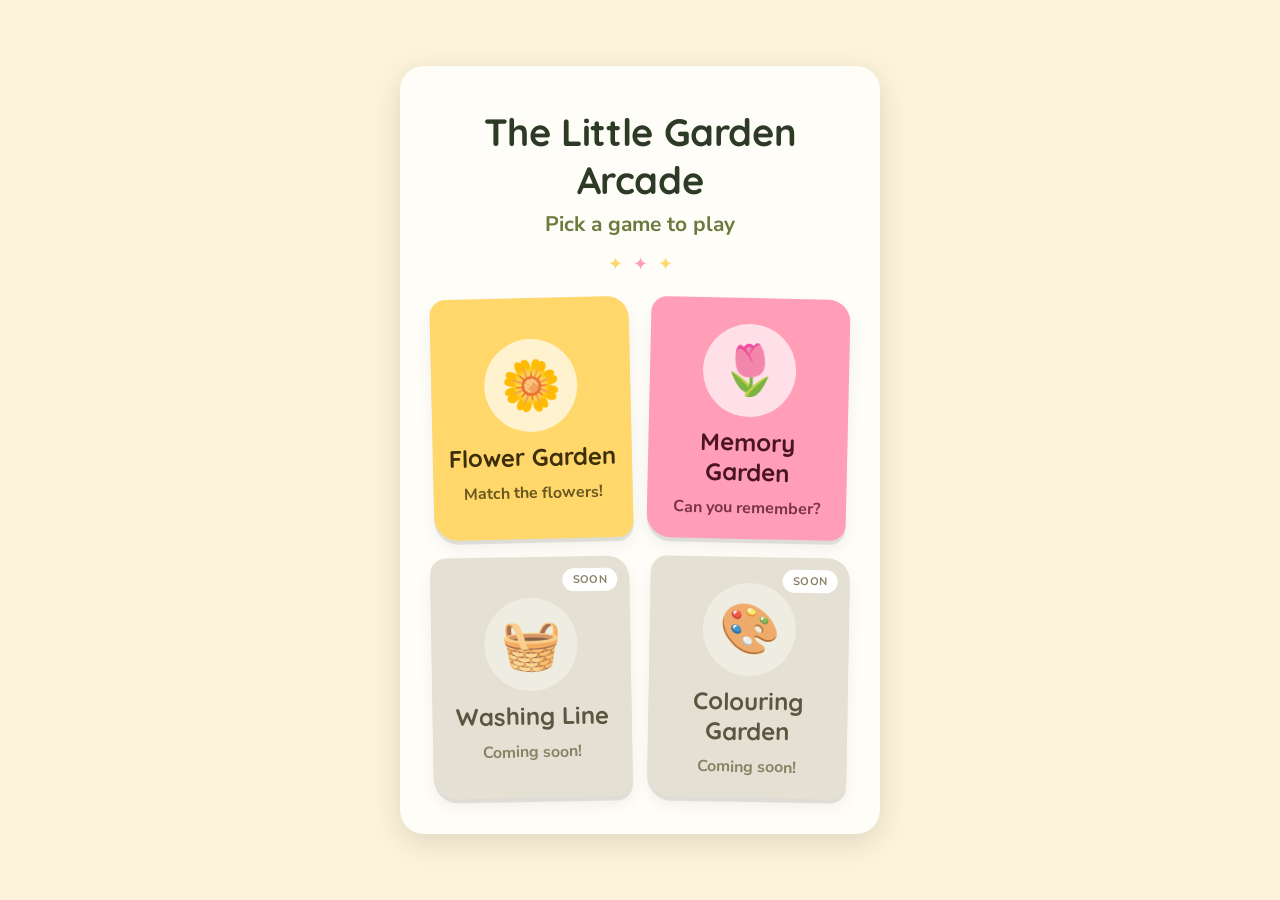
==== public/shell/index.html @ 2d6d97ef "Redesign the arcade menu with the sunny grid direction Applies the "1c" design direction from Claude" ====
<!DOCTYPE html>
<html lang="en">
<head>
<meta charset="UTF-8">
<meta name="viewport" content="width=device-width, initial-scale=1">
<title>The Little Garden Arcade</title>
<meta name="theme-color" content="#fdf3da">
<meta name="mobile-web-app-capable" content="yes">
<meta name="apple-mobile-web-app-capable" content="yes">
<meta name="apple-mobile-web-app-status-bar-style" content="default">
<link rel="icon" type="image/png" sizes="32x32" href="../icons/favicon-32.png">
<link rel="icon" type="image/png" sizes="16x16" href="../icons/favicon-16.png">
<link rel="apple-touch-icon" href="../icons/apple-touch-icon.png">
<link rel="manifest" href="../manifest.json">
<link rel="stylesheet" href="shell.css">
<style>
  body { background: #fdf3da; }

  .stage { min-height: 100vh; min-height: 100dvh; justify-content: center; }

  .panel {
    width: 100%;
    max-width: 480px;
    background: #fffdf7;
    border-radius: var(--radius-lg);
    box-shadow: 0 8px 30px rgba(0, 0, 0, .12);
    padding: clamp(28px, 7vw, 42px) clamp(20px, 6vw, 32px) clamp(24px, 6vw, 36px);
  }

  .stage h1 {
    font-family: 'Quicksand', var(--font-body);
    font-weight: 700;
    font-size: clamp(28px, 8vw, 38px);
    color: #2c3a26;
    letter-spacing: -.01em;
    margin: 0;
  }

  .stage .sub {
    font-family: var(--font-body);
    font-weight: 700;
    font-size: clamp(16px, 4vw, 21px);
    color: #6b7a3f;
    margin: 6px 0 0;
  }

  .flourish {
    display: flex; align-items: center; justify-content: center; gap: 10px;
    margin: 14px 0 2px;
    font-size: 18px;
  }
  .flourish span:nth-child(1), .flourish span:nth-child(3) { color: #ffd76b; }
  .flourish span:nth-child(2) { color: #ff9eb6; }

  .grid {
    display: grid; grid-template-columns: 1fr 1fr; gap: 18px; width: 100%;
    margin: 22px 0 0;
  }
  @media (max-width: 380px) { .grid { grid-template-columns: 1fr; } }

  .tile {
    --press-scale: .97;
    position: relative;
    display: flex; flex-direction: column; align-items: center; justify-content: center;
    gap: 10px;
    border-radius: 16px 22px 16px 24px;
    box-shadow: 0 4px 0 rgba(0, 0, 0, .09), 0 8px 16px rgba(0, 0, 0, .06);
    padding: 26px 12px 20px;
    text-decoration: none;
    transition: transform .18s ease, box-shadow .18s ease;
  }
  .tile:hover, .tile:focus-visible {
    transform: translateY(-3px) rotate(0deg);
    box-shadow: 0 7px 0 rgba(0, 0, 0, .09), 0 14px 22px rgba(0, 0, 0, .09);
  }
  .tile:active { transform: scale(var(--press-scale)); }
  .tile:focus-visible { outline: 3px solid var(--garden-accent); outline-offset: 3px; }

  .grid .tile:nth-child(1) { transform: rotate(-1.3deg); background: #ffd76b; color: #3d2f0a; }
  .grid .tile:nth-child(2) { transform: rotate(1.3deg); background: #ff9eb6; color: #4a1424; }
  .grid .tile:nth-child(3) { transform: rotate(-1deg); }
  .grid .tile:nth-child(4) { transform: rotate(1deg); }
  .grid .tile:nth-child(1) .icon { background: #fff2cf; }
  .grid .tile:nth-child(2) .icon { background: #ffe0e8; }
  .grid .tile:nth-child(1) .desc { color: #6b581e; }
  .grid .tile:nth-child(2) .desc { color: #7a3348; }

  .tile.soon { background: #e4e0d4; color: #5c5640; }
  .tile.soon .icon { background: #f2efe4; opacity: .85; }
  .tile.soon .desc { color: #8a8265; }

  .tile .badge {
    position: absolute; top: 12px; right: 12px;
    background: #fff; color: #8a8265;
    font-family: var(--font-body); font-weight: 800; font-size: 11px; letter-spacing: .04em;
    padding: 4px 10px; border-radius: 20px;
  }

  .tile .icon {
    width: 93px; height: 93px;
    display: flex; align-items: center; justify-content: center;
    font-size: 49px; line-height: 1;
    border-radius: 50%;
    margin: 0;
    transition: transform .2s cubic-bezier(.34, 1.56, .64, 1);
  }
  /* the tile's own scale-down already shrinks everything inside it,
     so compensate here to land on a true 1.05x icon size relative to
     its unpressed size, not 1.05x of the already-shrunk tile */
  .tile:active .icon { transform: scale(calc(1.05 / var(--press-scale))); }
  .tile .name {
    font-family: 'Quicksand', var(--font-body);
    font-weight: 700;
    font-size: 24px;
    text-align: center;
  }
  .tile .desc { font-family: var(--font-body); font-weight: 700; font-size: 16px; text-align: center; }

  .tile.soon { pointer-events: none; }
</style>
</head>
<body>
<div class="stage">
  <div class="panel">
    <h1>The Little Garden Arcade</h1>
    <p class="sub">Pick a game to play</p>
    <div class="flourish" aria-hidden="true"><span>&#10022;</span><span>&#10022;</span><span>&#10022;</span></div>

    <div class="grid" id="grid"></div>
  </div>
</div>

<script>
  // Tiles are rendered from games.json - add a new game there and a tile
  // appears automatically, no code change needed here.
  fetch('../games.json')
    .then(res => {
      if (!res.ok) throw new Error(`Failed to load games.json: ${res.status}`);
      return res.json();
    })
    .then(({ games }) => {
      const grid = document.getElementById('grid');
      games.forEach(g => {
        const el = document.createElement(g.status === 'ready' ? 'a' : 'div');
        el.className = g.status === 'ready' ? 'tile' : 'tile soon';
        if (g.status === 'ready') el.href = g.path;

        const icon = document.createElement('span');
        icon.className = 'icon';
        icon.textContent = g.icon;
        const name = document.createElement('span');
        name.className = 'name';
        name.textContent = g.name;
        const desc = document.createElement('span');
        desc.className = 'desc';
        desc.textContent = g.desc;
        el.append(icon, name, desc);

        if (g.status !== 'ready') {
          const badge = document.createElement('span');
          badge.className = 'badge';
          badge.textContent = 'SOON';
          el.appendChild(badge);
        }

        grid.appendChild(el);
      });
    })
    .catch(() => {
      document.getElementById('grid').textContent = "Couldn't load the games list. Check your connection and try reloading.";
    });
</script>
<script type="module" src="../shared/register-sw.js"></script>
</body>
</html>
---- public/shell/shell.css ----
/* Shared design tokens for The Little Garden Arcade.
   Individual games layer their own accent palette and layout on top. */

/* Self-hosted so the fonts are covered by the service worker's
   same-origin precache and still render offline (a Google Fonts
   @import would bypass the SW entirely and just fall back silently). */
@font-face {
  font-family: 'DM Serif Display';
  font-style: normal;
  font-weight: 400;
  font-display: swap;
  src: url('../shared/fonts/dm-serif-display-latin-ext.woff2') format('woff2');
  unicode-range: U+0100-02BA, U+02BD-02C5, U+02C7-02CC, U+02CE-02D7, U+02DD-02FF, U+0304, U+0308, U+0329, U+1D00-1DBF, U+1E00-1E9F, U+1EF2-1EFF, U+2020, U+20A0-20AB, U+20AD-20C0, U+2113, U+2C60-2C7F, U+A720-A7FF;
}
@font-face {
  font-family: 'DM Serif Display';
  font-style: normal;
  font-weight: 400;
  font-display: swap;
  src: url('../shared/fonts/dm-serif-display-latin.woff2') format('woff2');
  unicode-range: U+0000-00FF, U+0131, U+0152-0153, U+02BB-02BC, U+02C6, U+02DA, U+02DC, U+0304, U+0308, U+0329, U+2000-206F, U+20AC, U+2122, U+2191, U+2193, U+2212, U+2215, U+FEFF, U+FFFD;
}
@font-face {
  font-family: 'Nunito Sans';
  font-style: normal;
  font-weight: 400 700;
  font-display: swap;
  src: url('../shared/fonts/nunito-sans-latin-ext.woff2') format('woff2');
  unicode-range: U+0100-02BA, U+02BD-02C5, U+02C7-02CC, U+02CE-02D7, U+02DD-02FF, U+0304, U+0308, U+0329, U+1D00-1DBF, U+1E00-1E9F, U+1EF2-1EFF, U+2020, U+20A0-20AB, U+20AD-20C0, U+2113, U+2C60-2C7F, U+A720-A7FF;
}
@font-face {
  font-family: 'Nunito Sans';
  font-style: normal;
  font-weight: 400 700;
  font-display: swap;
  src: url('../shared/fonts/nunito-sans-latin.woff2') format('woff2');
  unicode-range: U+0000-00FF, U+0131, U+0152-0153, U+02BB-02BC, U+02C6, U+02DA, U+02DC, U+0304, U+0308, U+0329, U+2000-206F, U+20AC, U+2122, U+2191, U+2193, U+2212, U+2215, U+FEFF, U+FFFD;
}
/* Used by the arcade menu screen (shell/index.html) only. */
@font-face {
  font-family: 'Quicksand';
  font-style: normal;
  font-weight: 700;
  font-display: swap;
  src: url('../shared/fonts/quicksand-700-latin-ext.woff2') format('woff2');
  unicode-range: U+0100-02BA, U+02BD-02C5, U+02C7-02CC, U+02CE-02D7, U+02DD-02FF, U+0304, U+0308, U+0329, U+1D00-1DBF, U+1E00-1E9F, U+1EF2-1EFF, U+2020, U+20A0-20AB, U+20AD-20C0, U+2113, U+2C60-2C7F, U+A720-A7FF;
}
@font-face {
  font-family: 'Quicksand';
  font-style: normal;
  font-weight: 700;
  font-display: swap;
  src: url('../shared/fonts/quicksand-700-latin.woff2') format('woff2');
  unicode-range: U+0000-00FF, U+0131, U+0152-0153, U+02BB-02BC, U+02C6, U+02DA, U+02DC, U+0304, U+0308, U+0329, U+2000-206F, U+20AC, U+2122, U+2191, U+2193, U+2212, U+2215, U+FEFF, U+FFFD;
}

:root {
  --garden-cream: #fffdf8;
  --garden-ink: #3f4637;
  --garden-ink-soft: #6b7a58;

  --garden-sage: #f6f5ef;
  --garden-sage-deep: #cdddb8;
  --garden-sky: #cfe8f5;
  --garden-sky-deep: #a9d2e8;
  --garden-blossom: #f9e8ec;
  --garden-blossom-deep: #e6bcc7;
  --garden-coral: #d96b5c;
  --garden-pink-deep: #c75e78;

  --garden-accent: #6f8f62;
  --garden-accent-soft: #a6c48a;
  --garden-accent-highlight: #dceccb;

  --radius-lg: 24px;
  --radius-md: 20px;
  --radius-sm: 14px;
  --radius-pill: 30px;

  --font-heading: 'DM Serif Display', Georgia, serif;
  --font-body: 'Nunito Sans', 'Trebuchet MS', sans-serif;
}

*, *::before, *::after {
  box-sizing: border-box;
  -webkit-tap-highlight-color: transparent;
}

html, body {
  margin: 0;
  min-height: 100%;
  font-family: var(--font-body);
  color: var(--garden-ink);
}

h1 {
  font-family: var(--font-heading);
  font-size: clamp(22px, 6vw, 28px);
  margin: 4px 0 0;
  text-align: center;
}

.sub {
  color: var(--garden-ink-soft);
  font-size: clamp(14px, 4vw, 16px);
  margin: 2px 0 14px;
  text-align: center;
}

.stage {
  height: 100%;
  display: flex;
  flex-direction: column;
  align-items: center;
  padding: 18px 14px;
}

.reset-btn {
  border: none;
  background: var(--garden-ink);
  color: #fff;
  padding: 9px 16px;
  border-radius: var(--radius-pill);
  font-size: 14px;
  font-weight: 600;
  cursor: pointer;
}

.footer {
  width: 100%;
  display: flex;
  justify-content: space-between;
  align-items: center;
  margin-top: 12px;
}

.progress {
  font-size: 14px;
  color: var(--garden-ink-soft);
}

.win-screen {
  position: fixed;
  inset: 0;
  background: rgba(61, 74, 47, .55);
  display: none;
  align-items: center;
  justify-content: center;
  padding: 20px;
}
.win-screen.show { display: flex; }

.win-card {
  background: var(--garden-cream);
  border-radius: var(--radius-lg);
  padding: 32px 26px;
  text-align: center;
  max-width: 320px;
  box-shadow: 0 10px 30px rgba(0, 0, 0, .25);
}
.win-card h2 {
  font-family: var(--font-heading);
  margin: 0 0 8px;
}
.win-card button {
  border: none;
  color: #fff;
  padding: 11px 24px;
  border-radius: var(--radius-pill);
  font-size: 15px;
  font-weight: 700;
  cursor: pointer;
  margin-top: 6px;
}

@keyframes shake {
  20% { transform: translateX(-6px); }
  40% { transform: translateX(6px); }
  60% { transform: translateX(-4px); }
  80% { transform: translateX(4px); }
}
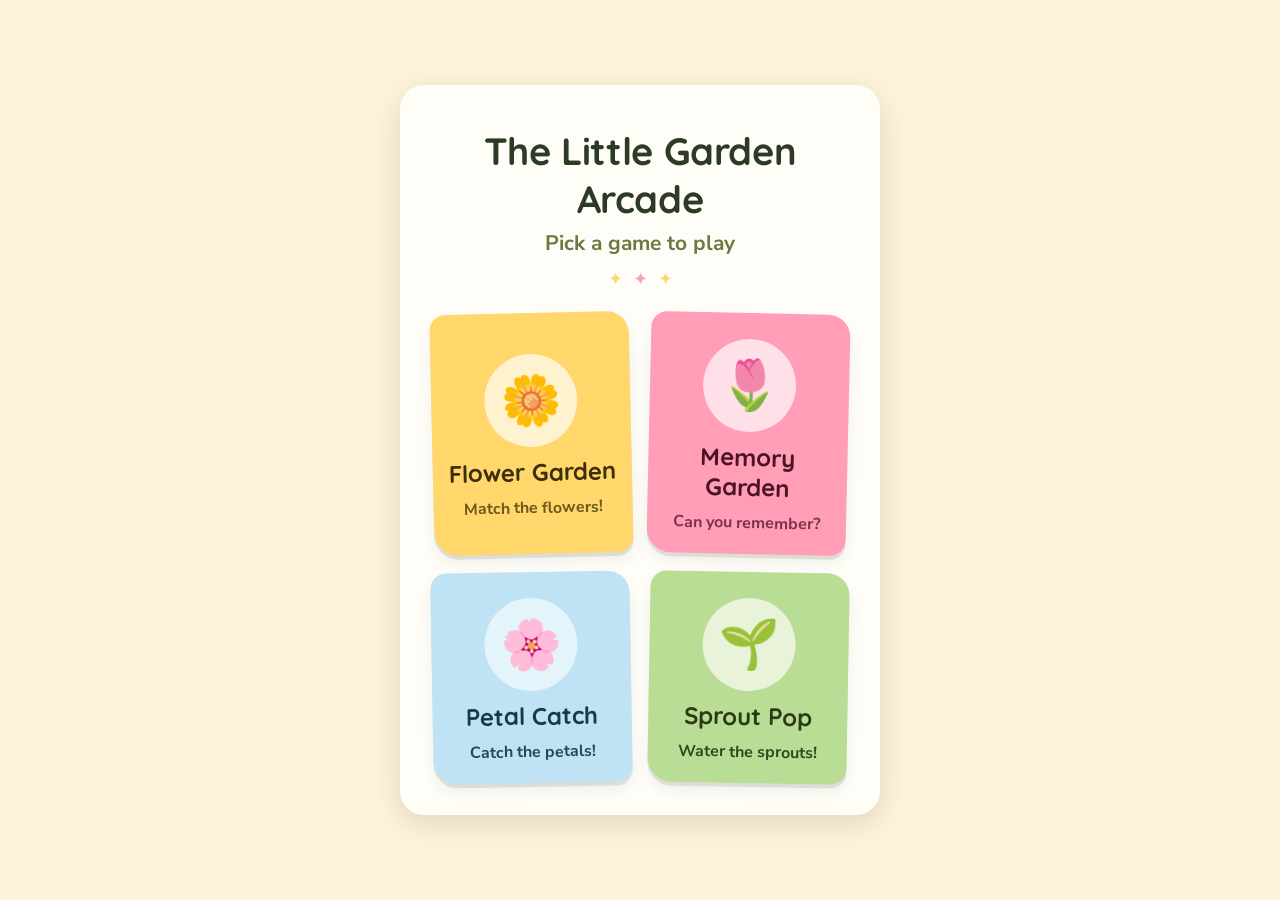
==== commit f1f69d17: "Extend the sunny grid redesign app-wide, replace Washing Line and Colouring Garden - Apply the panel" ====
--- a/public/shell/index.html
+++ b/public/shell/index.html
@@ -17,40 +17,10 @@
   body { background: #fdf3da; }
 
   .stage { min-height: 100vh; min-height: 100dvh; justify-content: center; }
+  .panel { padding-top: clamp(28px, 7vw, 42px); }
 
-  .panel {
-    width: 100%;
-    max-width: 480px;
-    background: #fffdf7;
-    border-radius: var(--radius-lg);
-    box-shadow: 0 8px 30px rgba(0, 0, 0, .12);
-    padding: clamp(28px, 7vw, 42px) clamp(20px, 6vw, 32px) clamp(24px, 6vw, 36px);
-  }
-
-  .stage h1 {
-    font-family: 'Quicksand', var(--font-body);
-    font-weight: 700;
-    font-size: clamp(28px, 8vw, 38px);
-    color: #2c3a26;
-    letter-spacing: -.01em;
-    margin: 0;
-  }
-
-  .stage .sub {
-    font-family: var(--font-body);
-    font-weight: 700;
-    font-size: clamp(16px, 4vw, 21px);
-    color: #6b7a3f;
-    margin: 6px 0 0;
-  }
-
-  .flourish {
-    display: flex; align-items: center; justify-content: center; gap: 10px;
-    margin: 14px 0 2px;
-    font-size: 18px;
-  }
-  .flourish span:nth-child(1), .flourish span:nth-child(3) { color: #ffd76b; }
-  .flourish span:nth-child(2) { color: #ff9eb6; }
+  .stage h1 { font-size: clamp(28px, 8vw, 38px); color: #2c3a26; margin: 0; }
+  .stage .sub { font-size: clamp(16px, 4vw, 21px); color: #6b7a3f; margin: 6px 0 0; }
 
   .grid {
     display: grid; grid-template-columns: 1fr 1fr; gap: 18px; width: 100%;
@@ -60,6 +30,7 @@
 
   .tile {
     --press-scale: .97;
+    --tilt: 0deg;
     position: relative;
     display: flex; flex-direction: column; align-items: center; justify-content: center;
     gap: 10px;
@@ -67,23 +38,28 @@
     box-shadow: 0 4px 0 rgba(0, 0, 0, .09), 0 8px 16px rgba(0, 0, 0, .06);
     padding: 26px 12px 20px;
     text-decoration: none;
+    transform: rotate(var(--tilt));
     transition: transform .18s ease, box-shadow .18s ease;
   }
   .tile:hover, .tile:focus-visible {
-    transform: translateY(-3px) rotate(0deg);
+    transform: translateY(-3px) rotate(var(--tilt));
     box-shadow: 0 7px 0 rgba(0, 0, 0, .09), 0 14px 22px rgba(0, 0, 0, .09);
   }
-  .tile:active { transform: scale(var(--press-scale)); }
+  .tile:active { transform: scale(var(--press-scale)) rotate(var(--tilt)); }
   .tile:focus-visible { outline: 3px solid var(--garden-accent); outline-offset: 3px; }
 
-  .grid .tile:nth-child(1) { transform: rotate(-1.3deg); background: #ffd76b; color: #3d2f0a; }
-  .grid .tile:nth-child(2) { transform: rotate(1.3deg); background: #ff9eb6; color: #4a1424; }
-  .grid .tile:nth-child(3) { transform: rotate(-1deg); }
-  .grid .tile:nth-child(4) { transform: rotate(1deg); }
+  .grid .tile:nth-child(1) { --tilt: -1.3deg; background: #ffd76b; color: #3d2f0a; }
+  .grid .tile:nth-child(2) { --tilt: 1.3deg; background: #ff9eb6; color: #4a1424; }
+  .grid .tile:nth-child(3) { --tilt: -1deg; background: #bfe3f5; color: #163a4a; }
+  .grid .tile:nth-child(4) { --tilt: 1deg; background: #b9dd94; color: #2c3b17; }
   .grid .tile:nth-child(1) .icon { background: #fff2cf; }
   .grid .tile:nth-child(2) .icon { background: #ffe0e8; }
+  .grid .tile:nth-child(3) .icon { background: #e4f4fb; }
+  .grid .tile:nth-child(4) .icon { background: #e8f3da; }
   .grid .tile:nth-child(1) .desc { color: #6b581e; }
   .grid .tile:nth-child(2) .desc { color: #7a3348; }
+  .grid .tile:nth-child(3) .desc { color: #1f4a5c; }
+  .grid .tile:nth-child(4) .desc { color: #33481f; }
 
   .tile.soon { background: #e4e0d4; color: #5c5640; }
   .tile.soon .icon { background: #f2efe4; opacity: .85; }
--- a/public/shell/shell.css
+++ b/public/shell/shell.css
@@ -4,22 +4,6 @@
 /* Self-hosted so the fonts are covered by the service worker's
    same-origin precache and still render offline (a Google Fonts
    @import would bypass the SW entirely and just fall back silently). */
-@font-face {
-  font-family: 'DM Serif Display';
-  font-style: normal;
-  font-weight: 400;
-  font-display: swap;
-  src: url('../shared/fonts/dm-serif-display-latin-ext.woff2') format('woff2');
-  unicode-range: U+0100-02BA, U+02BD-02C5, U+02C7-02CC, U+02CE-02D7, U+02DD-02FF, U+0304, U+0308, U+0329, U+1D00-1DBF, U+1E00-1E9F, U+1EF2-1EFF, U+2020, U+20A0-20AB, U+20AD-20C0, U+2113, U+2C60-2C7F, U+A720-A7FF;
-}
-@font-face {
-  font-family: 'DM Serif Display';
-  font-style: normal;
-  font-weight: 400;
-  font-display: swap;
-  src: url('../shared/fonts/dm-serif-display-latin.woff2') format('woff2');
-  unicode-range: U+0000-00FF, U+0131, U+0152-0153, U+02BB-02BC, U+02C6, U+02DA, U+02DC, U+0304, U+0308, U+0329, U+2000-206F, U+20AC, U+2122, U+2191, U+2193, U+2212, U+2215, U+FEFF, U+FFFD;
-}
 @font-face {
   font-family: 'Nunito Sans';
   font-style: normal;
@@ -36,7 +20,6 @@
   src: url('../shared/fonts/nunito-sans-latin.woff2') format('woff2');
   unicode-range: U+0000-00FF, U+0131, U+0152-0153, U+02BB-02BC, U+02C6, U+02DA, U+02DC, U+0304, U+0308, U+0329, U+2000-206F, U+20AC, U+2122, U+2191, U+2193, U+2212, U+2215, U+FEFF, U+FFFD;
 }
-/* Used by the arcade menu screen (shell/index.html) only. */
 @font-face {
   font-family: 'Quicksand';
   font-style: normal;
@@ -65,6 +48,8 @@
   --garden-sky-deep: #a9d2e8;
   --garden-blossom: #f9e8ec;
   --garden-blossom-deep: #e6bcc7;
+  --garden-sun: #fdf3da;
+  --garden-sun-deep: #e8d190;
   --garden-coral: #d96b5c;
   --garden-pink-deep: #c75e78;
 
@@ -77,7 +62,7 @@
   --radius-sm: 14px;
   --radius-pill: 30px;
 
-  --font-heading: 'DM Serif Display', Georgia, serif;
+  --font-heading: 'Quicksand', 'Nunito Sans', 'Trebuchet MS', sans-serif;
   --font-body: 'Nunito Sans', 'Trebuchet MS', sans-serif;
 }
 
@@ -95,13 +80,16 @@
 
 h1 {
   font-family: var(--font-heading);
+  font-weight: 700;
   font-size: clamp(22px, 6vw, 28px);
+  letter-spacing: -.01em;
   margin: 4px 0 0;
   text-align: center;
 }
 
 .sub {
   color: var(--garden-ink-soft);
+  font-weight: 700;
   font-size: clamp(14px, 4vw, 16px);
   margin: 2px 0 14px;
   text-align: center;
@@ -114,6 +102,30 @@
   align-items: center;
   padding: 18px 14px;
 }
+
+/* Floating card that holds a page's content over its accent-coloured
+   background. On the hub it's content-sized and centred; game pages
+   stretch it to fill the viewport (flex: 1) so their play area still
+   has room to grow, same as before the panel existed. */
+.panel {
+  width: 100%;
+  max-width: 480px;
+  background: #fffdf7;
+  border-radius: var(--radius-lg);
+  box-shadow: 0 8px 30px rgba(0, 0, 0, .12);
+  padding: clamp(20px, 6vw, 32px);
+}
+
+.flourish {
+  display: flex;
+  align-items: center;
+  justify-content: center;
+  gap: 10px;
+  margin: 10px 0 2px;
+  font-size: 18px;
+}
+.flourish span:nth-child(1), .flourish span:nth-child(3) { color: #ffd76b; }
+.flourish span:nth-child(2) { color: #ff9eb6; }
 
 .reset-btn {
   border: none;
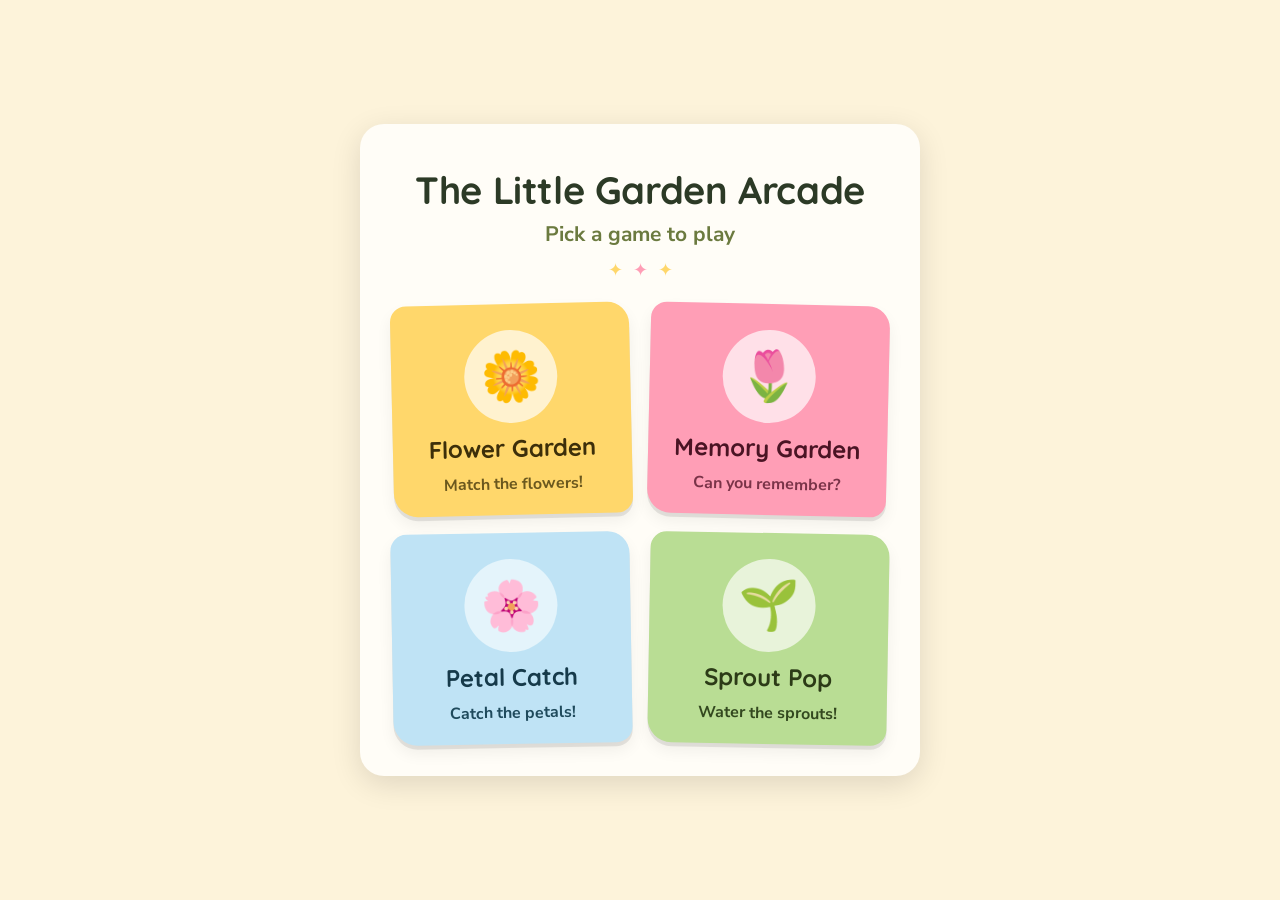
==== commit d27bdffa: "Address Copilot review: token reuse, panel width, lives a11y - Hub background now reads the shared -" ====
--- a/public/shell/index.html
+++ b/public/shell/index.html
@@ -14,7 +14,7 @@
 <link rel="manifest" href="../manifest.json">
 <link rel="stylesheet" href="shell.css">
 <style>
-  body { background: #fdf3da; }
+  body { background: var(--garden-sun); }
 
   .stage { min-height: 100vh; min-height: 100dvh; justify-content: center; }
   .panel { padding-top: clamp(28px, 7vw, 42px); }
@@ -48,18 +48,18 @@
   .tile:active { transform: scale(var(--press-scale)) rotate(var(--tilt)); }
   .tile:focus-visible { outline: 3px solid var(--garden-accent); outline-offset: 3px; }
 
-  .grid .tile:nth-child(1) { --tilt: -1.3deg; background: #ffd76b; color: #3d2f0a; }
-  .grid .tile:nth-child(2) { --tilt: 1.3deg; background: #ff9eb6; color: #4a1424; }
-  .grid .tile:nth-child(3) { --tilt: -1deg; background: #bfe3f5; color: #163a4a; }
-  .grid .tile:nth-child(4) { --tilt: 1deg; background: #b9dd94; color: #2c3b17; }
-  .grid .tile:nth-child(1) .icon { background: #fff2cf; }
-  .grid .tile:nth-child(2) .icon { background: #ffe0e8; }
-  .grid .tile:nth-child(3) .icon { background: #e4f4fb; }
-  .grid .tile:nth-child(4) .icon { background: #e8f3da; }
-  .grid .tile:nth-child(1) .desc { color: #6b581e; }
-  .grid .tile:nth-child(2) .desc { color: #7a3348; }
-  .grid .tile:nth-child(3) .desc { color: #1f4a5c; }
-  .grid .tile:nth-child(4) .desc { color: #33481f; }
+  .tile[data-game="flower-garden"] { --tilt: -1.3deg; background: #ffd76b; color: #3d2f0a; }
+  .tile[data-game="memory-garden"] { --tilt: 1.3deg; background: #ff9eb6; color: #4a1424; }
+  .tile[data-game="petal-catch"] { --tilt: -1deg; background: #bfe3f5; color: #163a4a; }
+  .tile[data-game="sprout-pop"] { --tilt: 1deg; background: #b9dd94; color: #2c3b17; }
+  .tile[data-game="flower-garden"] .icon { background: #fff2cf; }
+  .tile[data-game="memory-garden"] .icon { background: #ffe0e8; }
+  .tile[data-game="petal-catch"] .icon { background: #e4f4fb; }
+  .tile[data-game="sprout-pop"] .icon { background: #e8f3da; }
+  .tile[data-game="flower-garden"] .desc { color: #6b581e; }
+  .tile[data-game="memory-garden"] .desc { color: #7a3348; }
+  .tile[data-game="petal-catch"] .desc { color: #1f4a5c; }
+  .tile[data-game="sprout-pop"] .desc { color: #33481f; }
 
   .tile.soon { background: #e4e0d4; color: #5c5640; }
   .tile.soon .icon { background: #f2efe4; opacity: .85; }
@@ -119,6 +119,7 @@
       games.forEach(g => {
         const el = document.createElement(g.status === 'ready' ? 'a' : 'div');
         el.className = g.status === 'ready' ? 'tile' : 'tile soon';
+        el.dataset.game = g.id;
         if (g.status === 'ready') el.href = g.path;
 
         const icon = document.createElement('span');
--- a/public/shell/shell.css
+++ b/public/shell/shell.css
@@ -109,7 +109,7 @@
    has room to grow, same as before the panel existed. */
 .panel {
   width: 100%;
-  max-width: 480px;
+  max-width: 560px;
   background: #fffdf7;
   border-radius: var(--radius-lg);
   box-shadow: 0 8px 30px rgba(0, 0, 0, .12);
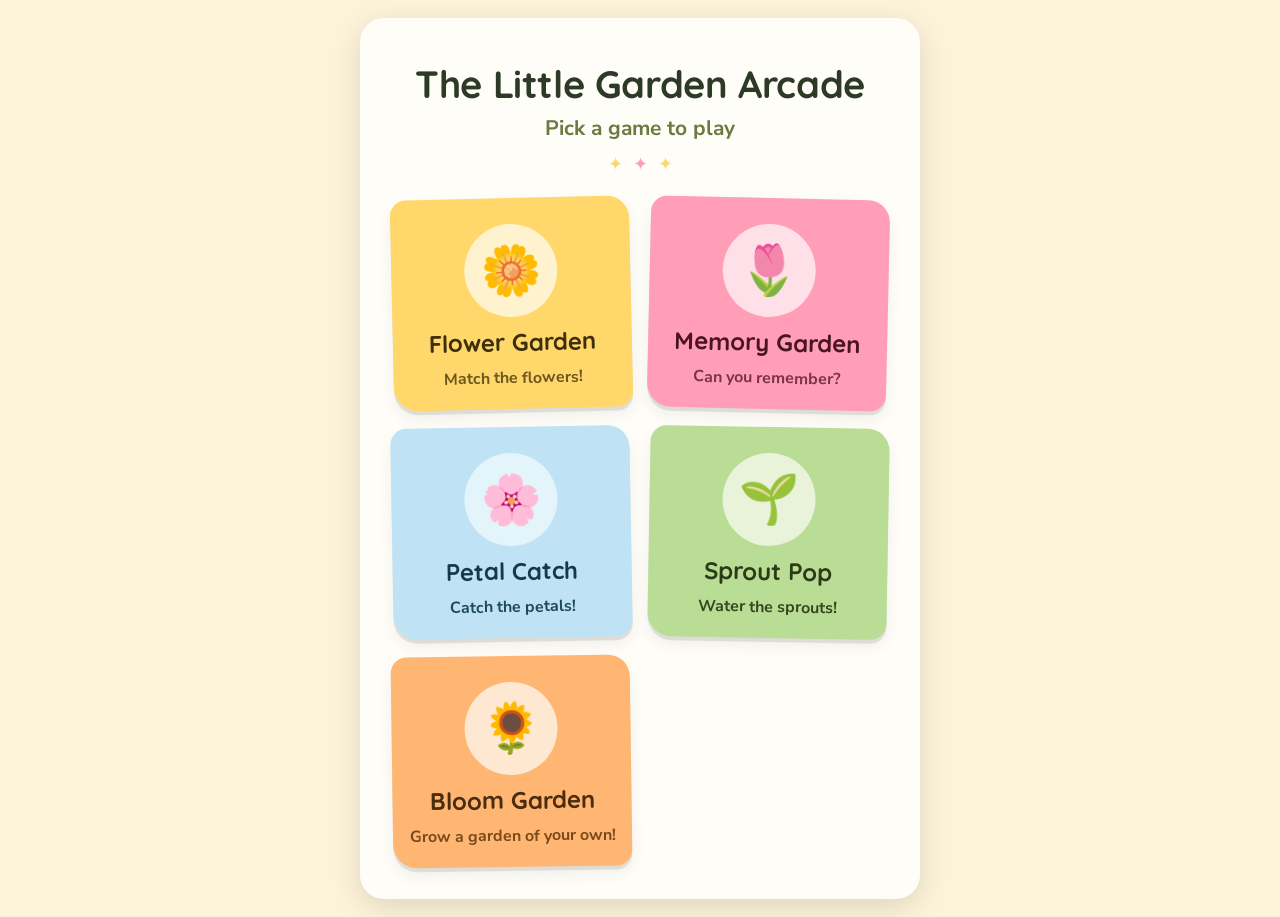
==== commit d187f030: "Add Bloom Garden, expand Flower Garden, fix Petal Catch basket - New game: Bloom Garden. Tap flowers" ====
--- a/public/shell/index.html
+++ b/public/shell/index.html
@@ -40,6 +40,10 @@
     text-decoration: none;
     transform: rotate(var(--tilt));
     transition: transform .18s ease, box-shadow .18s ease;
+    /* Fallback so a ready game without a matching [data-game] rule below
+       still renders as a readable card instead of transparent/unstyled. */
+    background: var(--garden-sage);
+    color: var(--garden-ink);
   }
   .tile:hover, .tile:focus-visible {
     transform: translateY(-3px) rotate(var(--tilt));
@@ -52,14 +56,17 @@
   .tile[data-game="memory-garden"] { --tilt: 1.3deg; background: #ff9eb6; color: #4a1424; }
   .tile[data-game="petal-catch"] { --tilt: -1deg; background: #bfe3f5; color: #163a4a; }
   .tile[data-game="sprout-pop"] { --tilt: 1deg; background: #b9dd94; color: #2c3b17; }
+  .tile[data-game="bloom-garden"] { --tilt: -0.8deg; background: #ffb672; color: #4a2c0f; }
   .tile[data-game="flower-garden"] .icon { background: #fff2cf; }
   .tile[data-game="memory-garden"] .icon { background: #ffe0e8; }
   .tile[data-game="petal-catch"] .icon { background: #e4f4fb; }
   .tile[data-game="sprout-pop"] .icon { background: #e8f3da; }
+  .tile[data-game="bloom-garden"] .icon { background: #ffe8d1; }
   .tile[data-game="flower-garden"] .desc { color: #6b581e; }
   .tile[data-game="memory-garden"] .desc { color: #7a3348; }
   .tile[data-game="petal-catch"] .desc { color: #1f4a5c; }
   .tile[data-game="sprout-pop"] .desc { color: #33481f; }
+  .tile[data-game="bloom-garden"] .desc { color: #7a4a1a; }
 
   .tile.soon { background: #e4e0d4; color: #5c5640; }
   .tile.soon .icon { background: #f2efe4; opacity: .85; }
@@ -78,6 +85,7 @@
     font-size: 49px; line-height: 1;
     border-radius: 50%;
     margin: 0;
+    background: var(--garden-sage-deep);
     transition: transform .2s cubic-bezier(.34, 1.56, .64, 1);
   }
   /* the tile's own scale-down already shrinks everything inside it,
--- a/public/shell/shell.css
+++ b/public/shell/shell.css
@@ -69,6 +69,20 @@
 *, *::before, *::after {
   box-sizing: border-box;
   -webkit-tap-highlight-color: transparent;
+}
+
+/* Visually hides content while keeping it in the accessibility tree,
+   for text that only screen readers/switch access need to read. */
+.visually-hidden {
+  position: absolute;
+  width: 1px;
+  height: 1px;
+  padding: 0;
+  margin: -1px;
+  overflow: hidden;
+  clip: rect(0, 0, 0, 0);
+  white-space: nowrap;
+  border: 0;
 }
 
 html, body {
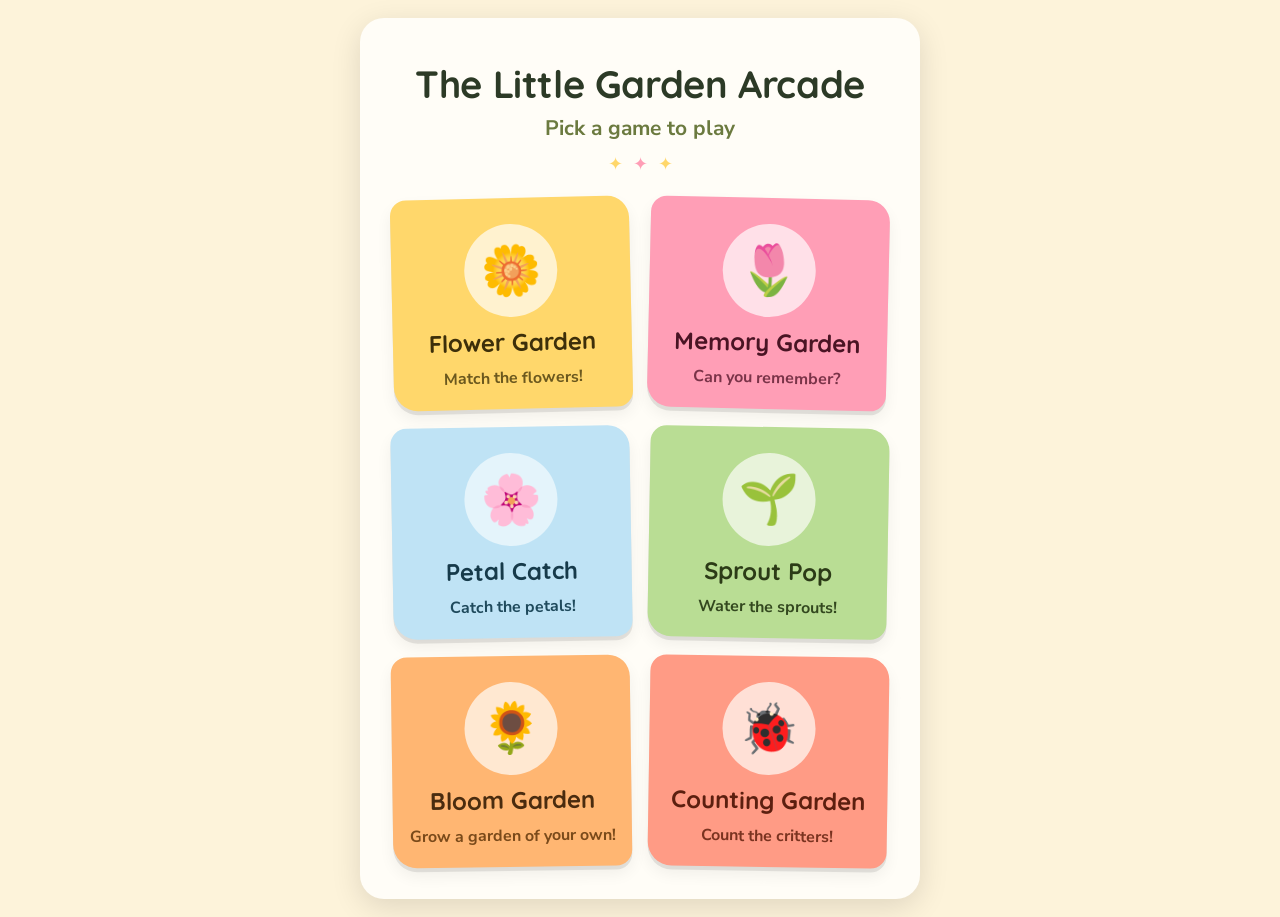
==== commit 9d5121ce: "Add Counting Garden, the 6th game Count the garden critters (ladybird/bee/butterfly/caterpillar/snai" ====
--- a/public/shell/index.html
+++ b/public/shell/index.html
@@ -57,16 +57,19 @@
   .tile[data-game="petal-catch"] { --tilt: -1deg; background: #bfe3f5; color: #163a4a; }
   .tile[data-game="sprout-pop"] { --tilt: 1deg; background: #b9dd94; color: #2c3b17; }
   .tile[data-game="bloom-garden"] { --tilt: -0.8deg; background: #ffb672; color: #4a2c0f; }
+  .tile[data-game="counting-garden"] { --tilt: 0.9deg; background: #ff9b85; color: #5c1f0f; }
   .tile[data-game="flower-garden"] .icon { background: #fff2cf; }
   .tile[data-game="memory-garden"] .icon { background: #ffe0e8; }
   .tile[data-game="petal-catch"] .icon { background: #e4f4fb; }
   .tile[data-game="sprout-pop"] .icon { background: #e8f3da; }
   .tile[data-game="bloom-garden"] .icon { background: #ffe8d1; }
+  .tile[data-game="counting-garden"] .icon { background: #ffe0d6; }
   .tile[data-game="flower-garden"] .desc { color: #6b581e; }
   .tile[data-game="memory-garden"] .desc { color: #7a3348; }
   .tile[data-game="petal-catch"] .desc { color: #1f4a5c; }
   .tile[data-game="sprout-pop"] .desc { color: #33481f; }
   .tile[data-game="bloom-garden"] .desc { color: #7a4a1a; }
+  .tile[data-game="counting-garden"] .desc { color: #7a3320; }
 
   .tile.soon { background: #e4e0d4; color: #5c5640; }
   .tile.soon .icon { background: #f2efe4; opacity: .85; }
--- a/public/shell/shell.css
+++ b/public/shell/shell.css
@@ -109,8 +109,20 @@
   text-align: center;
 }
 
+/* The home button floats in the panel's corner regardless of title
+   length, so reserve clearance on both sides of the centred title/sub
+   text whenever a home button is present -- otherwise a long enough
+   title runs underneath it. */
+.home-btn + h1, .home-btn ~ .sub { padding: 0 40px; }
+
 .stage {
-  height: 100%;
+  /* Viewport units instead of a percentage chain through html/body --
+     percentage min-height doesn't reliably establish a "definite"
+     height for further descendants across browsers, which is what
+     broke flex-grow children (like Petal Catch's play-area) at some
+     viewport sizes when this used to be min-height: 100%. */
+  min-height: 100vh;
+  min-height: 100dvh;
   display: flex;
   flex-direction: column;
   align-items: center;
@@ -122,6 +134,7 @@
    stretch it to fill the viewport (flex: 1) so their play area still
    has room to grow, same as before the panel existed. */
 .panel {
+  position: relative;
   width: 100%;
   max-width: 560px;
   background: #fffdf7;
@@ -129,6 +142,28 @@
   box-shadow: 0 8px 30px rgba(0, 0, 0, .12);
   padding: clamp(20px, 6vw, 32px);
 }
+
+/* Every game page needs a way back to the hub that doesn't depend on
+   the browser's own back button -- an installed PWA in standalone mode
+   has no address bar or back button at all. */
+.home-btn {
+  position: absolute;
+  top: 12px;
+  left: 12px;
+  width: 40px;
+  height: 40px;
+  display: flex;
+  align-items: center;
+  justify-content: center;
+  border-radius: 50%;
+  background: rgba(0, 0, 0, .07);
+  font-size: 19px;
+  text-decoration: none;
+  transition: background-color .15s ease, transform .15s ease;
+}
+.home-btn:hover, .home-btn:focus-visible { background: rgba(0, 0, 0, .13); }
+.home-btn:active { transform: scale(.92); }
+.home-btn:focus-visible { outline: 3px solid var(--garden-accent); outline-offset: 2px; }
 
 .flourish {
   display: flex;
